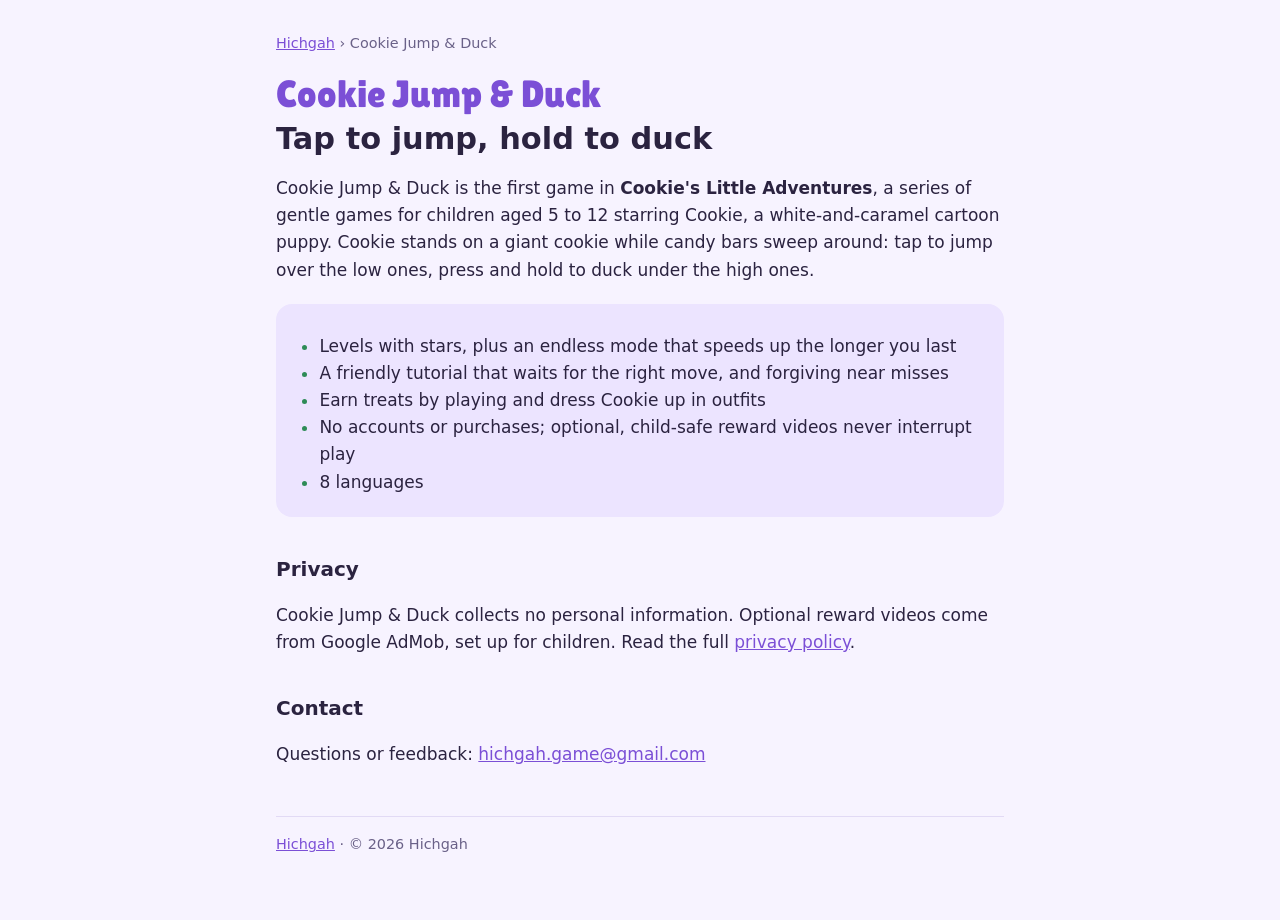
==== cookie-jump-and-duck/index.html @ cae15cf0 "Hichgah website: home page, and a page and privacy policy for each game Wonderlings pages moved from" ====
<!doctype html>
<html lang="en">
<head>
  <meta charset="utf-8">
  <meta name="viewport" content="width=device-width, initial-scale=1">
  <title>Cookie Jump &amp; Duck</title>
  <meta name="description" content="Cookie Jump &amp; Duck: help Cookie the puppy jump and duck past sweeping candy bars. A gentle timing game for children aged 5 to 12 by Hichgah.">
  <link rel="preconnect" href="https://fonts.googleapis.com">
  <link rel="preconnect" href="https://fonts.gstatic.com" crossorigin>
  <link href="https://fonts.googleapis.com/css2?family=Lilita+One&display=swap" rel="stylesheet">
  <link rel="stylesheet" href="../style.css">
</head>
<body>
<main>
  <nav class="crumbs"><a href="../">Hichgah</a> › Cookie Jump &amp; Duck</nav>
  <header class="brand">
    <p class="logo">Cookie Jump &amp; Duck</p>
  </header>
  <h1>Tap to jump, hold to duck</h1>
  <p>Cookie Jump &amp; Duck is the first game in <strong>Cookie's Little Adventures</strong>, a series of gentle games
    for children aged 5 to 12 starring Cookie, a white-and-caramel cartoon puppy. Cookie stands on a giant cookie
    while candy bars sweep around: tap to jump over the low ones, press and hold to duck under the high ones.</p>

  <div class="card summary">
    <ul>
      <li>Levels with stars, plus an endless mode that speeds up the longer you last</li>
      <li>A friendly tutorial that waits for the right move, and forgiving near misses</li>
      <li>Earn treats by playing and dress Cookie up in outfits</li>
      <li>No accounts or purchases; optional, child-safe reward videos never interrupt play</li>
      <li>8 languages</li>
    </ul>
  </div>

  <h2>Privacy</h2>
  <p>Cookie Jump &amp; Duck collects no personal information. Optional reward videos come from Google AdMob, set up for children. Read the full <a href="privacy/">privacy policy</a>.</p>

  <h2>Contact</h2>
  <p>Questions or feedback: <a href="mailto:hichgah.game@gmail.com">hichgah.game@gmail.com</a></p>

  <footer>
    <a href="../">Hichgah</a> · © 2026 Hichgah
  </footer>
</main>
</body>
</html>
---- style.css ----
:root {
  --bg: #f7f3ff;
  --surface: #ffffff;
  --text: #2b2340;
  --muted: #6a6188;
  --accent: #7b4fd6;
  --accent-soft: #ece4ff;
  --line: #e2daf5;
  --good: #2e8b57;
}

@media (prefers-color-scheme: dark) {
  :root:not([data-theme="light"]) {
    --bg: #1b1530;
    --surface: #251d40;
    --text: #f1ecff;
    --muted: #b9afd9;
    --accent: #b99cff;
    --accent-soft: #33295a;
    --line: #3a3063;
    --good: #7fd6a2;
  }
}

:root[data-theme="dark"] {
  --bg: #1b1530;
  --surface: #251d40;
  --text: #f1ecff;
  --muted: #b9afd9;
  --accent: #b99cff;
  --accent-soft: #33295a;
  --line: #3a3063;
  --good: #7fd6a2;
}

* { box-sizing: border-box; }

body {
  margin: 0;
  background: var(--bg);
  color: var(--text);
  font: 17px/1.6 system-ui, -apple-system, "Segoe UI", Roboto, sans-serif;
}

main {
  max-width: 760px;
  margin: 0 auto;
  padding: 32px 16px 64px;
}

header.brand {
  display: flex;
  align-items: center;
  gap: 14px;
  margin-bottom: 8px;
}

.logo {
  font-family: "Lilita One", system-ui, sans-serif;
  font-size: 2.4rem;
  line-height: 1;
  color: var(--accent);
  margin: 0;
}

h1 { font-size: 1.9rem; line-height: 1.2; margin: 0 0 6px; }
h2 { font-size: 1.25rem; margin: 36px 0 8px; }
p, li { color: var(--text); }
.muted { color: var(--muted); }
a { color: var(--accent); }

.card {
  background: var(--surface);
  border: 1px solid var(--line);
  border-radius: 16px;
  padding: 20px 22px;
  margin: 20px 0;
}

.summary {
  background: var(--accent-soft);
  border-color: transparent;
}

.summary ul { margin: 8px 0 0; padding-left: 1.2em; }
.summary li::marker { color: var(--good); }

table {
  width: 100%;
  border-collapse: collapse;
  font-size: 0.95rem;
}

th, td {
  text-align: left;
  vertical-align: top;
  padding: 10px 8px;
  border-bottom: 1px solid var(--line);
}

th { color: var(--muted); font-weight: 600; }

footer {
  margin-top: 48px;
  padding-top: 16px;
  border-top: 1px solid var(--line);
  color: var(--muted);
  font-size: 0.9rem;
}

@media (max-width: 520px) {
  body { font-size: 16px; }
  .logo { font-size: 2rem; }
  h1 { font-size: 1.6rem; }
  th, td { padding: 8px 4px; }
}

nav.crumbs {
  font-size: 0.9rem;
  color: var(--muted);
  margin-bottom: 20px;
}

ul.games {
  list-style: none;
  padding: 0;
  margin: 0;
  display: grid;
  grid-template-columns: repeat(auto-fill, minmax(260px, 1fr));
  gap: 16px;
}

.card.game { margin: 0; }
.card.game h3 { font-size: 1.2rem; margin: 0 0 6px; }
.card.game p { margin: 0 0 10px; }
.card.game .links { margin: 0; font-size: 0.95rem; }
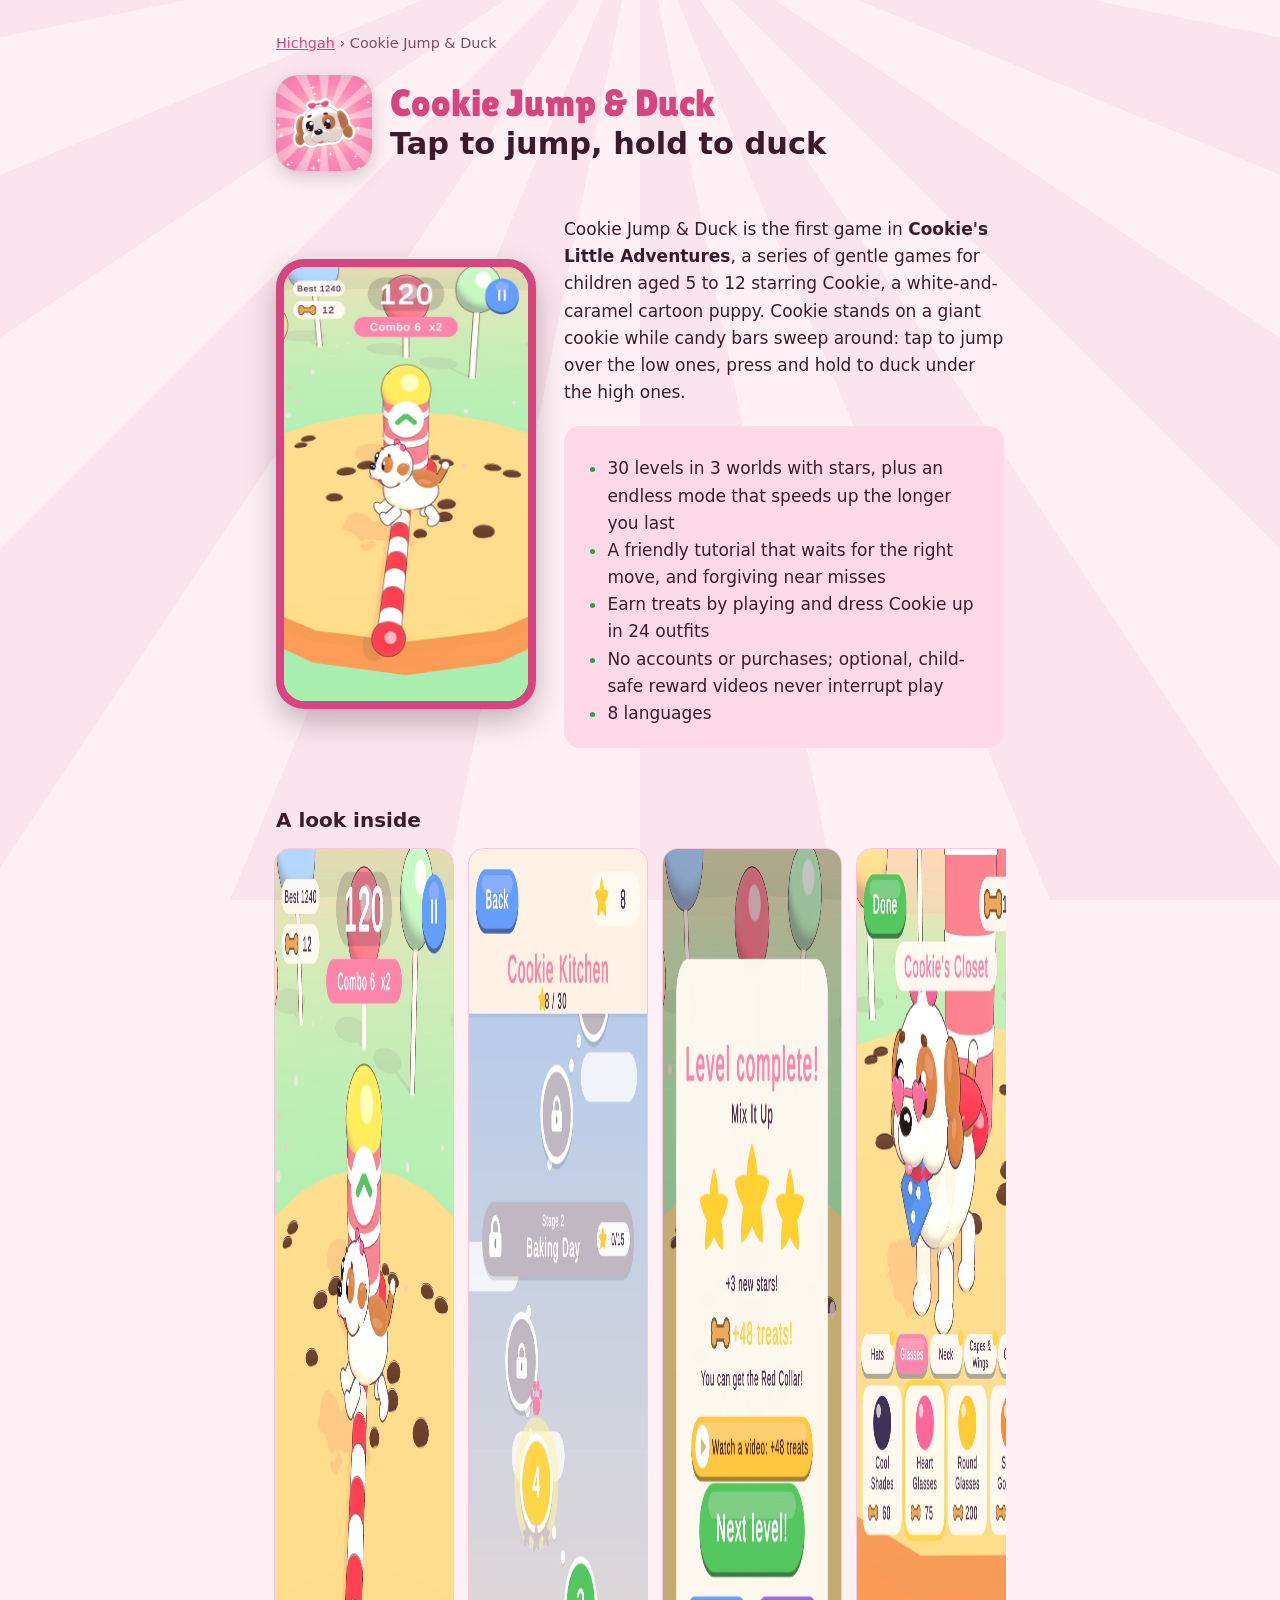
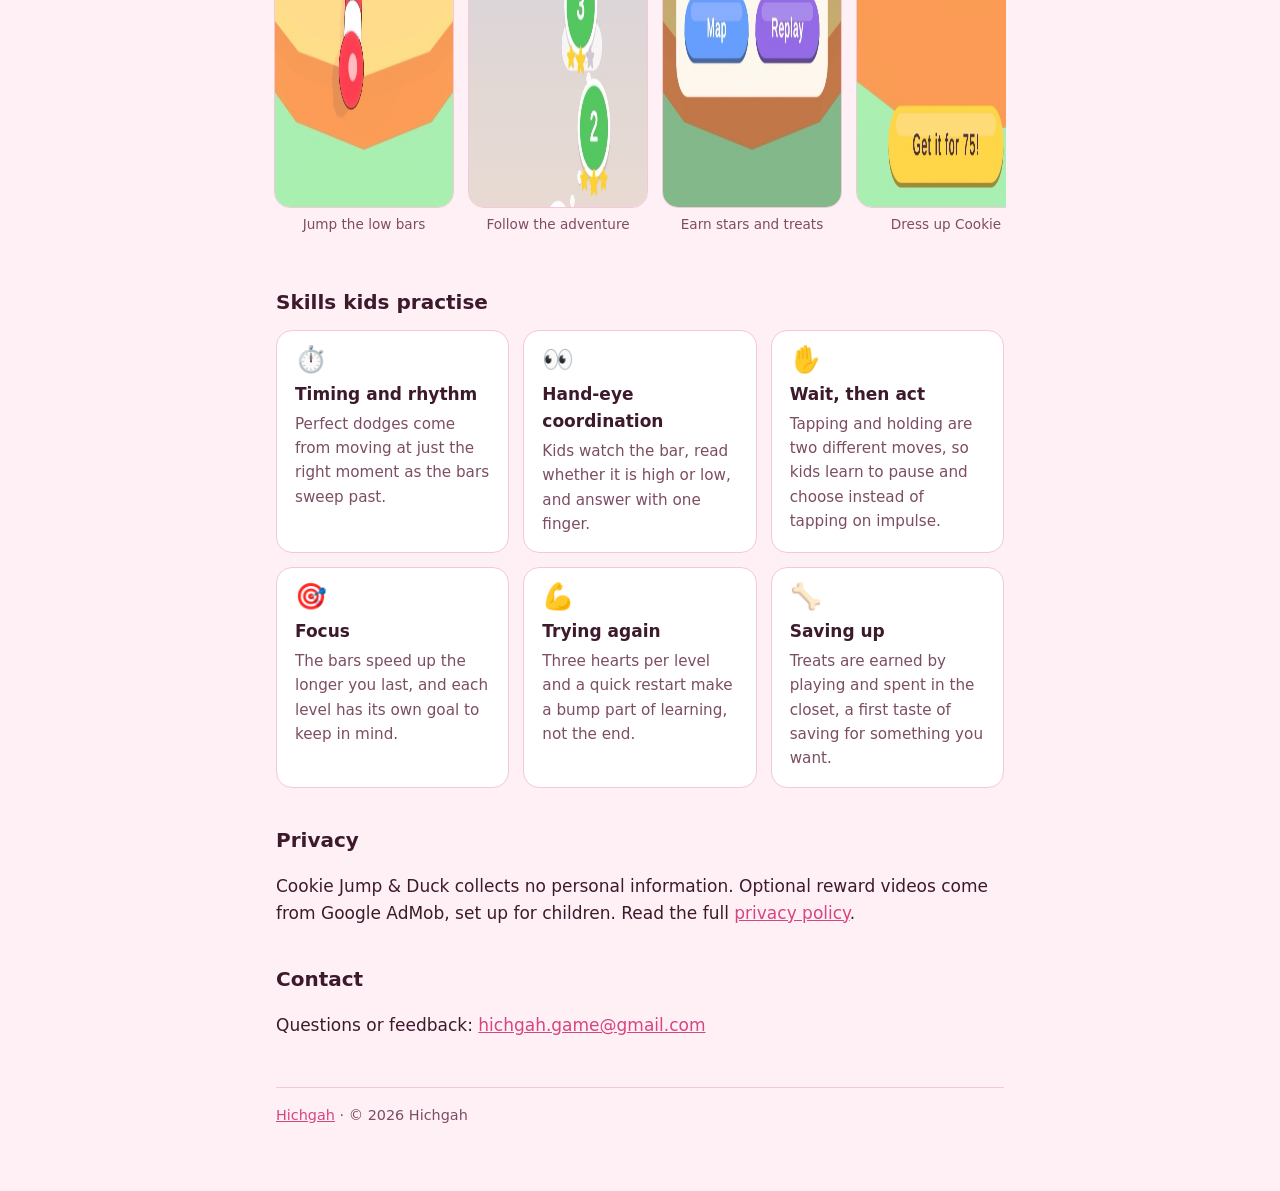
==== commit e47035a1: "Game pages: per-game themes, gameplay videos, screenshots and skills Each game has a theme.css (ligh" ====
--- a/cookie-jump-and-duck/index.html
+++ b/cookie-jump-and-duck/index.html
@@ -9,27 +9,57 @@
   <link rel="preconnect" href="https://fonts.gstatic.com" crossorigin>
   <link href="https://fonts.googleapis.com/css2?family=Lilita+One&display=swap" rel="stylesheet">
   <link rel="stylesheet" href="../style.css">
+  <link rel="stylesheet" href="theme.css">
 </head>
 <body>
 <main>
   <nav class="crumbs"><a href="../">Hichgah</a> › Cookie Jump &amp; Duck</nav>
-  <header class="brand">
-    <p class="logo">Cookie Jump &amp; Duck</p>
+  <header class="hero">
+    <img class="icon" src="media/icon.png" alt="Cookie Jump &amp; Duck app icon">
+    <div>
+      <p class="logo">Cookie Jump &amp; Duck</p>
+      <h1>Tap to jump, hold to duck</h1>
+    </div>
   </header>
-  <h1>Tap to jump, hold to duck</h1>
-  <p>Cookie Jump &amp; Duck is the first game in <strong>Cookie's Little Adventures</strong>, a series of gentle games
-    for children aged 5 to 12 starring Cookie, a white-and-caramel cartoon puppy. Cookie stands on a giant cookie
-    while candy bars sweep around: tap to jump over the low ones, press and hold to duck under the high ones.</p>
 
-  <div class="card summary">
-    <ul>
-      <li>Levels with stars, plus an endless mode that speeds up the longer you last</li>
-      <li>A friendly tutorial that waits for the right move, and forgiving near misses</li>
-      <li>Earn treats by playing and dress Cookie up in outfits</li>
-      <li>No accounts or purchases; optional, child-safe reward videos never interrupt play</li>
-      <li>8 languages</li>
-    </ul>
+  <section class="play">
+    <div class="phone">
+      <video src="media/gameplay.mp4" poster="media/poster.jpg" autoplay muted loop playsinline preload="metadata"
+        aria-label="Gameplay video: Cookie jumps and ducks past candy bars, then tries on heart glasses in the closet"></video>
+    </div>
+    <div>
+      <p>Cookie Jump &amp; Duck is the first game in <strong>Cookie's Little Adventures</strong>, a series of gentle games
+        for children aged 5 to 12 starring Cookie, a white-and-caramel cartoon puppy. Cookie stands on a giant cookie
+        while candy bars sweep around: tap to jump over the low ones, press and hold to duck under the high ones.</p>
+      <div class="card summary">
+        <ul>
+          <li>30 levels in 3 worlds with stars, plus an endless mode that speeds up the longer you last</li>
+          <li>A friendly tutorial that waits for the right move, and forgiving near misses</li>
+          <li>Earn treats by playing and dress Cookie up in 24 outfits</li>
+          <li>No accounts or purchases; optional, child-safe reward videos never interrupt play</li>
+          <li>8 languages</li>
+        </ul>
+      </div>
+    </div>
+  </section>
+
+  <h2>A look inside</h2>
+  <div class="shots">
+    <figure><img src="media/1_jump.jpg" alt="Cookie jumping over a red-and-white candy bar" loading="lazy" width="540" height="960"><figcaption>Jump the low bars</figcaption></figure>
+    <figure><img src="media/3_map.jpg" alt="The adventure map in Cookie Kitchen with stars on finished levels" loading="lazy" width="540" height="960"><figcaption>Follow the adventure</figcaption></figure>
+    <figure><img src="media/4_level_complete.jpg" alt="Level complete with three stars and treats earned" loading="lazy" width="540" height="960"><figcaption>Earn stars and treats</figcaption></figure>
+    <figure><img src="media/5_closet.jpg" alt="Cookie trying on heart glasses in the closet" loading="lazy" width="540" height="960"><figcaption>Dress up Cookie</figcaption></figure>
   </div>
+
+  <h2>Skills kids practise</h2>
+  <ul class="skills">
+    <li><span class="emoji" aria-hidden="true">⏱️</span><strong>Timing and rhythm</strong><p>Perfect dodges come from moving at just the right moment as the bars sweep past.</p></li>
+    <li><span class="emoji" aria-hidden="true">👀</span><strong>Hand-eye coordination</strong><p>Kids watch the bar, read whether it is high or low, and answer with one finger.</p></li>
+    <li><span class="emoji" aria-hidden="true">✋</span><strong>Wait, then act</strong><p>Tapping and holding are two different moves, so kids learn to pause and choose instead of tapping on impulse.</p></li>
+    <li><span class="emoji" aria-hidden="true">🎯</span><strong>Focus</strong><p>The bars speed up the longer you last, and each level has its own goal to keep in mind.</p></li>
+    <li><span class="emoji" aria-hidden="true">💪</span><strong>Trying again</strong><p>Three hearts per level and a quick restart make a bump part of learning, not the end.</p></li>
+    <li><span class="emoji" aria-hidden="true">🦴</span><strong>Saving up</strong><p>Treats are earned by playing and spent in the closet, a first taste of saving for something you want.</p></li>
+  </ul>
 
   <h2>Privacy</h2>
   <p>Cookie Jump &amp; Duck collects no personal information. Optional reward videos come from Google AdMob, set up for children. Read the full <a href="privacy/">privacy policy</a>.</p>
@@ -41,5 +71,6 @@
     <a href="../">Hichgah</a> · © 2026 Hichgah
   </footer>
 </main>
+<script src="../motion.js"></script>
 </body>
 </html>
--- a/style.css
+++ b/style.css
@@ -134,3 +134,96 @@
 .card.game h3 { font-size: 1.2rem; margin: 0 0 6px; }
 .card.game p { margin: 0 0 10px; }
 .card.game .links { margin: 0; font-size: 0.95rem; }
+
+/* Game pages: hero, gameplay video, screenshot strip and skills. Each game's theme.css sets the colours. */
+.hero {
+  display: flex;
+  align-items: center;
+  gap: 18px;
+  margin: 8px 0 20px;
+}
+
+.hero img.icon {
+  width: 96px;
+  height: 96px;
+  border-radius: 22px;
+  flex: none;
+  box-shadow: 0 6px 18px rgba(0, 0, 0, 0.18);
+}
+
+.hero .logo { margin-bottom: 4px; }
+.hero h1 { margin: 0; }
+
+.play {
+  display: grid;
+  grid-template-columns: 260px 1fr;
+  gap: 28px;
+  align-items: center;
+  margin: 28px 0;
+}
+
+.phone {
+  border-radius: 28px;
+  padding: 8px;
+  background: var(--frame, #1d1733);
+  box-shadow: 0 12px 30px rgba(0, 0, 0, 0.25);
+}
+
+.phone video {
+  display: block;
+  width: 100%;
+  aspect-ratio: 9 / 16;
+  border-radius: 21px;
+  background: var(--surface);
+}
+
+.shots {
+  display: flex;
+  gap: 14px;
+  overflow-x: auto;
+  scroll-snap-type: x mandatory;
+  padding: 4px 2px 14px;
+  margin: 0 -2px;
+}
+
+.shots figure { margin: 0; flex: none; scroll-snap-align: start; }
+
+.shots img {
+  display: block;
+  width: 180px;
+  aspect-ratio: 9 / 16;
+  border-radius: 16px;
+  border: 1px solid var(--line);
+}
+
+.shots figcaption { font-size: 0.85rem; color: var(--muted); margin-top: 6px; text-align: center; }
+
+.skills {
+  list-style: none;
+  padding: 0;
+  margin: 12px 0 0;
+  display: grid;
+  grid-template-columns: repeat(auto-fill, minmax(210px, 1fr));
+  gap: 14px;
+}
+
+.skills li {
+  background: var(--surface);
+  border: 1px solid var(--line);
+  border-radius: 16px;
+  padding: 16px 18px;
+}
+
+.skills .emoji { font-size: 1.6rem; line-height: 1; display: block; margin-bottom: 8px; }
+.skills strong { display: block; margin-bottom: 4px; }
+.skills p { margin: 0; font-size: 0.95rem; color: var(--muted); }
+
+@media (max-width: 620px) {
+  .play { grid-template-columns: 1fr; }
+  .phone { max-width: 280px; margin: 0 auto; }
+  .hero img.icon { width: 72px; height: 72px; border-radius: 18px; }
+}
+
+@media (prefers-reduced-motion: reduce) {
+  .shots { scroll-behavior: auto; }
+}
--- a/cookie-jump-and-duck/theme.css
+++ b/cookie-jump-and-duck/theme.css
@@ -0,0 +1,48 @@
+/* Cookie Jump & Duck: the candy-pink sunburst of the app icon (BrandingBuilder.cs), white sticker
+   cards and strawberry-pink text. Dark mode is a deep berry night. */
+:root {
+  --bg: #fff0f6;
+  --surface: #ffffff;
+  --text: #3d1a2b;
+  --muted: #7d4d63;
+  --accent: #d6457f;
+  --accent-soft: #ffd9e8;
+  --line: #f6c6da;
+  --good: #2e9b57;
+  --frame: #d6457f;
+}
+
+@media (prefers-color-scheme: dark) {
+  :root:not([data-theme="light"]) {
+    --bg: #2a1220;
+    --surface: #3a1a2d;
+    --text: #ffeef5;
+    --muted: #e3b4c8;
+    --accent: #ff8ab8;
+    --accent-soft: #4d2139;
+    --line: #5c2a45;
+    --good: #7fd6a2;
+    --frame: #12060d;
+  }
+}
+
+:root[data-theme="dark"] {
+  --bg: #2a1220;
+  --surface: #3a1a2d;
+  --text: #ffeef5;
+  --muted: #e3b4c8;
+  --accent: #ff8ab8;
+  --accent-soft: #4d2139;
+  --line: #5c2a45;
+  --good: #7fd6a2;
+  --frame: #12060d;
+}
+
+body {
+  background:
+    repeating-conic-gradient(from 0deg at 50% -10%, transparent 0deg 11.25deg, color-mix(in srgb, var(--accent) 7%, transparent) 11.25deg 22.5deg),
+    var(--bg);
+  background-attachment: fixed;
+}
+
+.logo { color: var(--accent); }
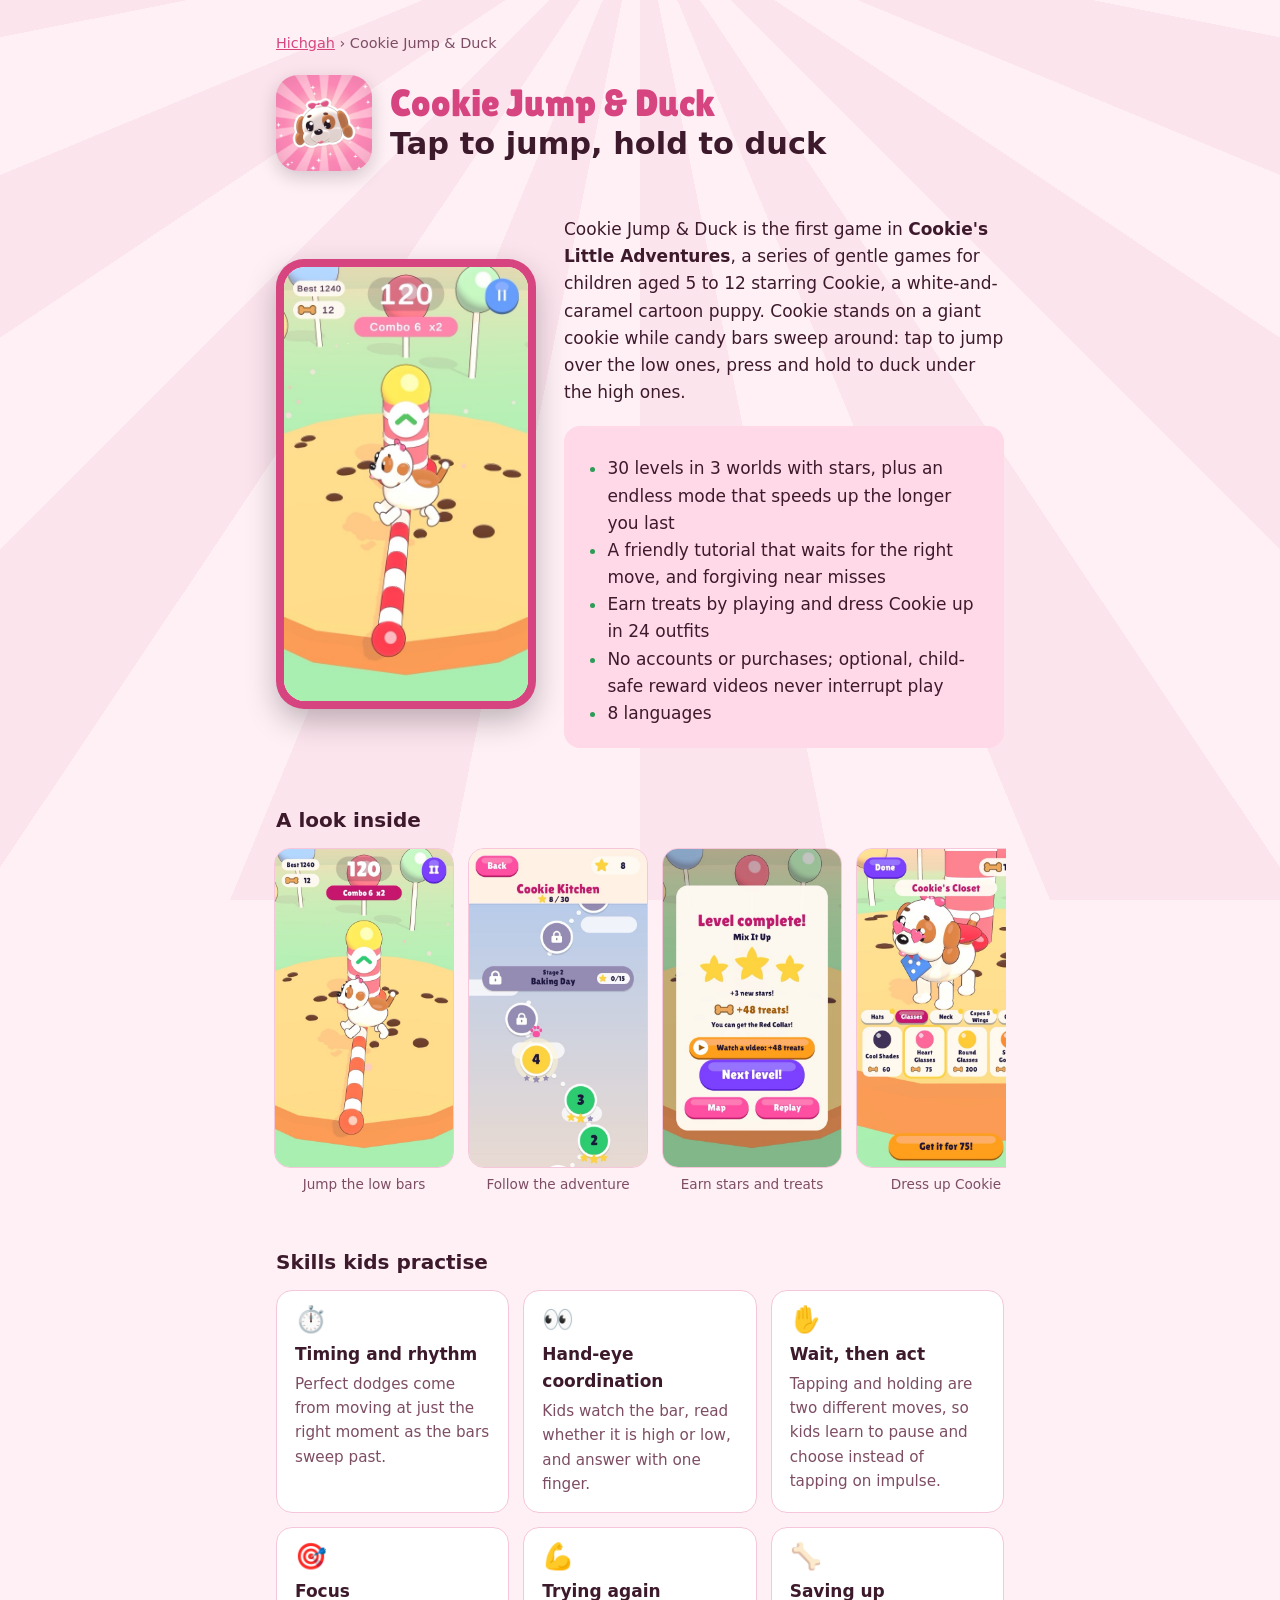
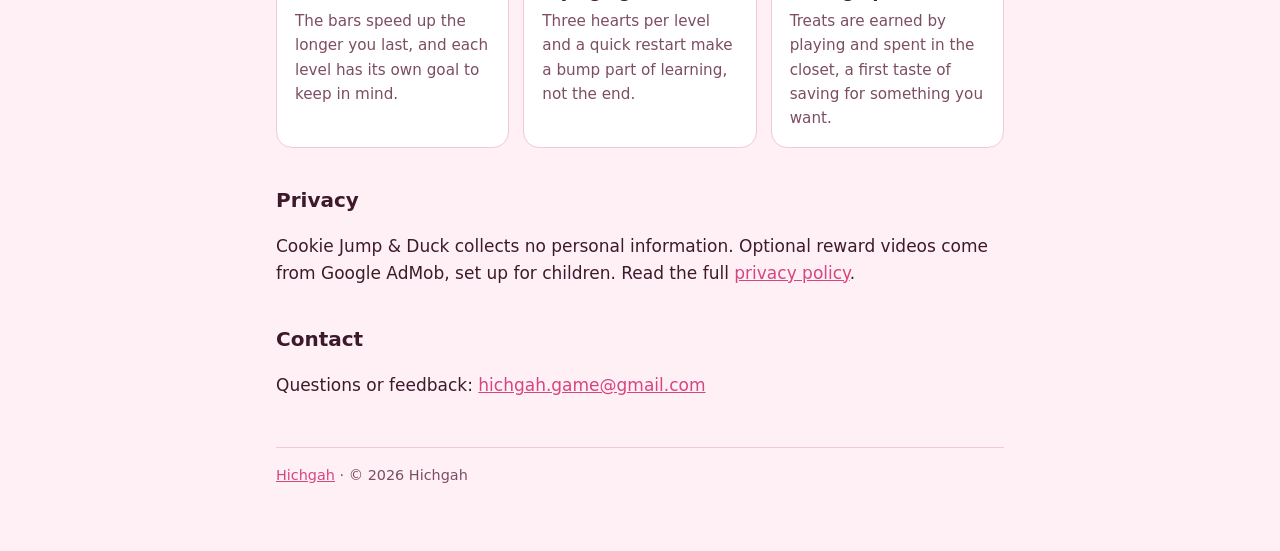
==== commit 4f039cda: "Fix stretched screenshots in "A look inside"; Cookie's new look The img width/height attributes set " ====
--- a/cookie-jump-and-duck/index.html
+++ b/cookie-jump-and-duck/index.html
@@ -5,6 +5,8 @@
   <meta name="viewport" content="width=device-width, initial-scale=1">
   <title>Cookie Jump &amp; Duck</title>
   <meta name="description" content="Cookie Jump &amp; Duck: help Cookie the puppy jump and duck past sweeping candy bars. A gentle timing game for children aged 5 to 12 by Hichgah.">
+  <link rel="icon" type="image/png" href="../cookie-jump-and-duck/media/icon.png">
+  <link rel="apple-touch-icon" href="../apple-touch-icon.png">
   <link rel="preconnect" href="https://fonts.googleapis.com">
   <link rel="preconnect" href="https://fonts.gstatic.com" crossorigin>
   <link href="https://fonts.googleapis.com/css2?family=Lilita+One&display=swap" rel="stylesheet">
@@ -45,7 +47,7 @@
 
   <h2>A look inside</h2>
   <div class="shots">
-    <figure><img src="media/1_jump.jpg" alt="Cookie jumping over a red-and-white candy bar" loading="lazy" width="540" height="960"><figcaption>Jump the low bars</figcaption></figure>
+    <figure><img src="media/1_jump.jpg" alt="Cookie jumping over an orange-and-white candy bar" loading="lazy" width="540" height="960"><figcaption>Jump the low bars</figcaption></figure>
     <figure><img src="media/3_map.jpg" alt="The adventure map in Cookie Kitchen with stars on finished levels" loading="lazy" width="540" height="960"><figcaption>Follow the adventure</figcaption></figure>
     <figure><img src="media/4_level_complete.jpg" alt="Level complete with three stars and treats earned" loading="lazy" width="540" height="960"><figcaption>Earn stars and treats</figcaption></figure>
     <figure><img src="media/5_closet.jpg" alt="Cookie trying on heart glasses in the closet" loading="lazy" width="540" height="960"><figcaption>Dress up Cookie</figcaption></figure>
--- a/style.css
+++ b/style.css
@@ -1,37 +1,6 @@
-:root {
-  --bg: #f7f3ff;
-  --surface: #ffffff;
-  --text: #2b2340;
-  --muted: #6a6188;
-  --accent: #7b4fd6;
-  --accent-soft: #ece4ff;
-  --line: #e2daf5;
-  --good: #2e8b57;
-}
-
-@media (prefers-color-scheme: dark) {
-  :root:not([data-theme="light"]) {
-    --bg: #1b1530;
-    --surface: #251d40;
-    --text: #f1ecff;
-    --muted: #b9afd9;
-    --accent: #b99cff;
-    --accent-soft: #33295a;
-    --line: #3a3063;
-    --good: #7fd6a2;
-  }
-}
-
-:root[data-theme="dark"] {
-  --bg: #1b1530;
-  --surface: #251d40;
-  --text: #f1ecff;
-  --muted: #b9afd9;
-  --accent: #b99cff;
-  --accent-soft: #33295a;
-  --line: #3a3063;
-  --good: #7fd6a2;
-}
+/* Brand colours, fonts, radii and motion come from brand/tokens.css (generated from brand/tokens.json).
+   Each game page overrides the page roles (--bg, --accent, ...) in its own theme.css. */
+@import url("brand/tokens.css");
 
 * { box-sizing: border-box; }
 
@@ -39,7 +8,7 @@
   margin: 0;
   background: var(--bg);
   color: var(--text);
-  font: 17px/1.6 system-ui, -apple-system, "Segoe UI", Roboto, sans-serif;
+  font: 17px/1.6 var(--hg-font-body);
 }
 
 main {
@@ -56,7 +25,7 @@
 }
 
 .logo {
-  font-family: "Lilita One", system-ui, sans-serif;
+  font-family: var(--hg-font-display);
   font-size: 2.4rem;
   line-height: 1;
   color: var(--accent);
@@ -191,7 +160,11 @@
 .shots img {
   display: block;
   width: 180px;
+  /* The width and height attributes reserve space while loading; without this, height="960" wins
+     and the screenshot is stretched to 180x960. */
+  height: auto;
   aspect-ratio: 9 / 16;
+  object-fit: cover;
   border-radius: 16px;
   border: 1px solid var(--line);
 }
